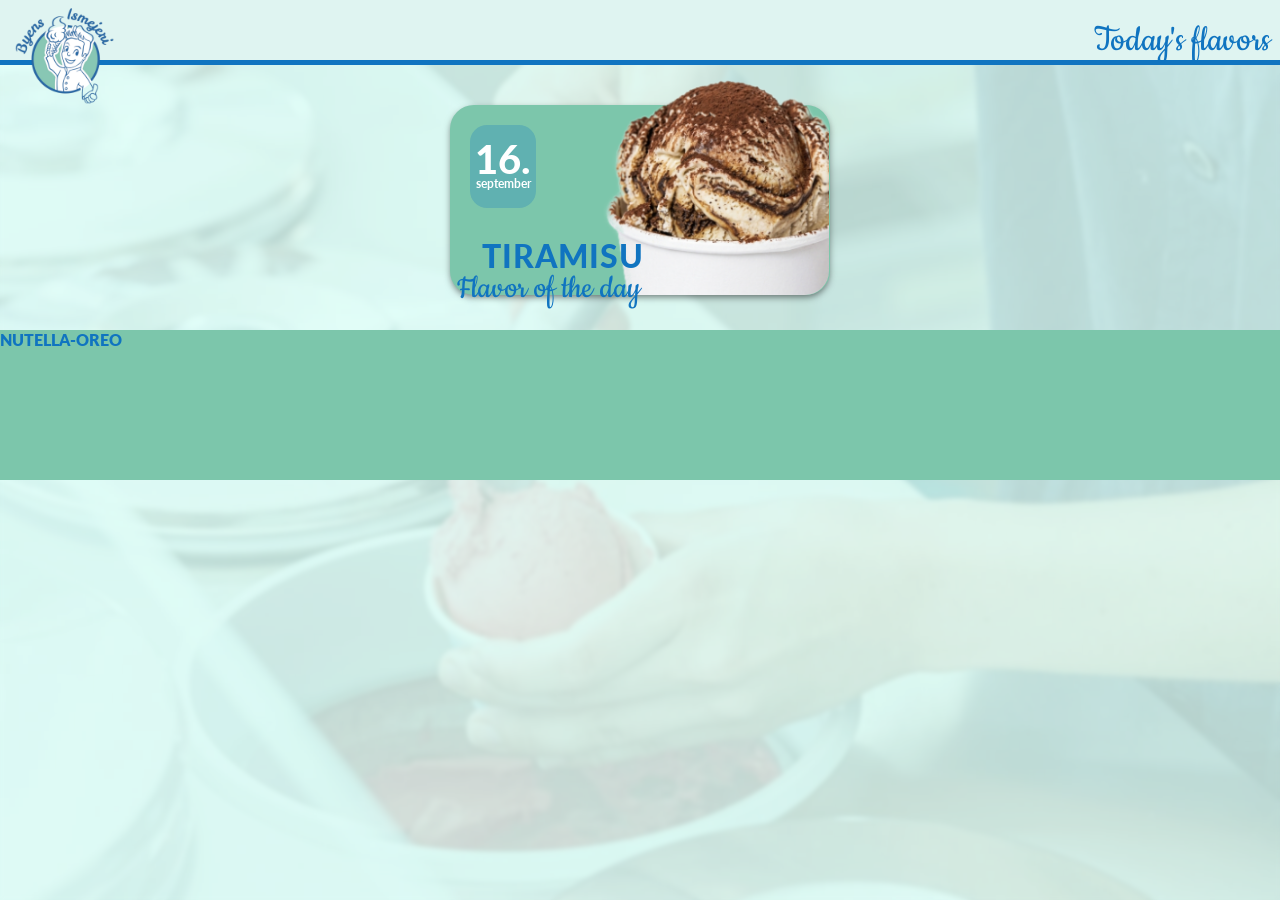
==== index.html @ b41d834c "tiramisu picture" ====
<!DOCTYPE html>
<html lang="en">

<head>
    <!-- Meta Data -->
    <meta charset="UTF-8">
    <meta name="viewport" content="width=device-width, initial-scale=1.0">

    <!-- CSS Link -->
    <link rel="stylesheet" href="style.css">

    <!-- Title & Favicon -->
    <title>Byens Ismejeri | Flavors of the Day</title>
    <link rel="icon" type="image/png" href="assets/favicon.png">
    <link rel="preconnect" href="https://fonts.googleapis.com">
    <link rel="preconnect" href="https://fonts.gstatic.com" crossorigin>
    <link
        href="https://fonts.googleapis.com/css2?family=Lato:ital,wght@0,100;0,300;0,400;0,700;0,900;1,100;1,300;1,400;1,700;1,900&family=Oswald:wght@200..700&family=Playfair+Display:ital,wght@0,400..900;1,400..900&display=swap"
        rel="stylesheet">
    <link rel="preconnect" href="https://fonts.googleapis.com">
    <link rel="preconnect" href="https://fonts.gstatic.com" crossorigin>
    <link
        href="https://fonts.googleapis.com/css2?family=Cookie&family=Lato:ital,wght@0,100;0,300;0,400;0,700;0,900;1,100;1,300;1,400;1,700;1,900&family=Oswald:wght@200..700&family=Playfair+Display:ital,wght@0,400..900;1,400..900&display=swap"
        rel="stylesheet">
</head>

<body>
    <header>
        <div id="header-wrapper">
            <img src="/assets/favicon.png">
            <h1>Today's flavors</h1>
        </div>
    </header>
    <section>

        <div id="big-container">
            <div class="image-wrapper">
                <div class="overflow-wrapper">
                    <img src="/assets/img/ic_tiramisu.png">
                </div>
            </div>
            
            <div id="column-wrapper">
                <div id="small-container">
                    <p id="month1">16.</p>
                    <p id="month2">september</p>
                </div>
                <p id="dayflavor">TIRAMISU</p>
                <p id="subt">Flavor of the day</p>
            </div>
        </div>

        <div id="card-container">
            <div id="card">
                <p>NUTELLA-OREO</p>
            </div>
        </div>
    </section>
</body>

</html>
---- style.css ----
* {
    margin: 0;
    padding: 0;
}

body {
    background-image: url("/assets/bkg_image.png");
    background-size: cover;
    background-position: center;
    background-repeat: no-repeat;
    height: 100vh;
    width: 100vw;
    backdrop-filter: blur(2px);
}


header {
    background-color: #DFF4F1;
    max-height: 60px;
    border-bottom: #1074C0 solid;
    border-width: 5px;
}

#header-wrapper {
    display: flex;
    flex-direction: row;
    justify-content: space-between;
    align-items: center;
    overflow: none;
    background-color: transparent;
    width: max-content -100;
    padding-left: 10px;
    padding-right: 10px;
}

h1 {
    color: #1074C0;
    font-family: Cookie;
    font-weight: lighter;
    font-size: 35px;
    margin-bottom: 30px;
}

img {
    width: 100px;
    margin: 5px;
}

@media screen and (min-width:600px) {
    .wrapper {
        width: max-content - 100px;
        padding-left: 50px;
        padding-right: 50px;
    }

    h1 {
        font-size: 40px;
    }
}

#big-container {
    display: flex;
    flex-direction: row-reverse;
    border-radius: 24px;
    width: 340px;
    height: 150px;
    padding: 20px;
    box-shadow: 0px 3px 7px -1px rgba(0, 0, 0, 0.52);
    margin: 0 auto;
    margin-top: 40px;
    margin-bottom: 35px;
    background-color: #7CC6AB;
}

.column-wrapper {
    display: flex;
    flex-direction: column;
}

.image-wrapper {
    display: flex;
    width: auto;
    position: relative;
    width: 200px;
    height: 220px;
    right: -20px;
    top: -50px;
}

.overflow-wrapper {
    position: absolute;
    inset: 0;
    overflow: hidden;
    border-radius: 24px 24px 24px 0px;
    width: 250px;
    left: -85px;
}
.overflow-wrapper img {
    position: absolute;
    width: 450px;
    top: -100px;
    right: -130px;
}

#dayflavor {
    font-family: lato;
    color: #1074C0;
    font-weight: 850;
    font-size: xx-large;
    margin-left: 12px;
    letter-spacing: 1px;
    position: relative;
    top: 28px;
}

#subt {
    color: #1074C0;
    font-family: Cookie;
    font-weight: lighter;
    font-size: 36px;
    position: relative;
    top: 22px;
    right: 13px;
    width: 130%;
}

#month1 {
    color: white;
    font-family: lato;
    font-size: 40px;
    font-weight: 900;
}

#month2 {
    color: white;
    font-family: lato;
    font-size: 12px;
    font-weight: bolder;
    position: relative;
    bottom: 7px;
}

#small-container {
    display: flex;
    flex-direction: column;
    background-color: #60B1B1;
    width: fit-content;
    text-align: center;
    padding: 10px 5px;
    border-radius: 17px;
}

#card.container {
    display: flex;
    flex-direction: column;
    border-radius: 24px;
    width: 340px;
    height: 150px;
    padding: 20px;
    box-shadow: 0px 3px 7px -1px rgba(0, 0, 0, 0.52);
    margin: 0 auto;
    margin-top: 40px;
    background-color: #7CC6AB;
}

#card {
    height: 150px;
    width: auto;
    background-color: #7CC6AB;
}

p {
    font-family: lato;
    color: #1074C0;
    font-weight: 710;
}
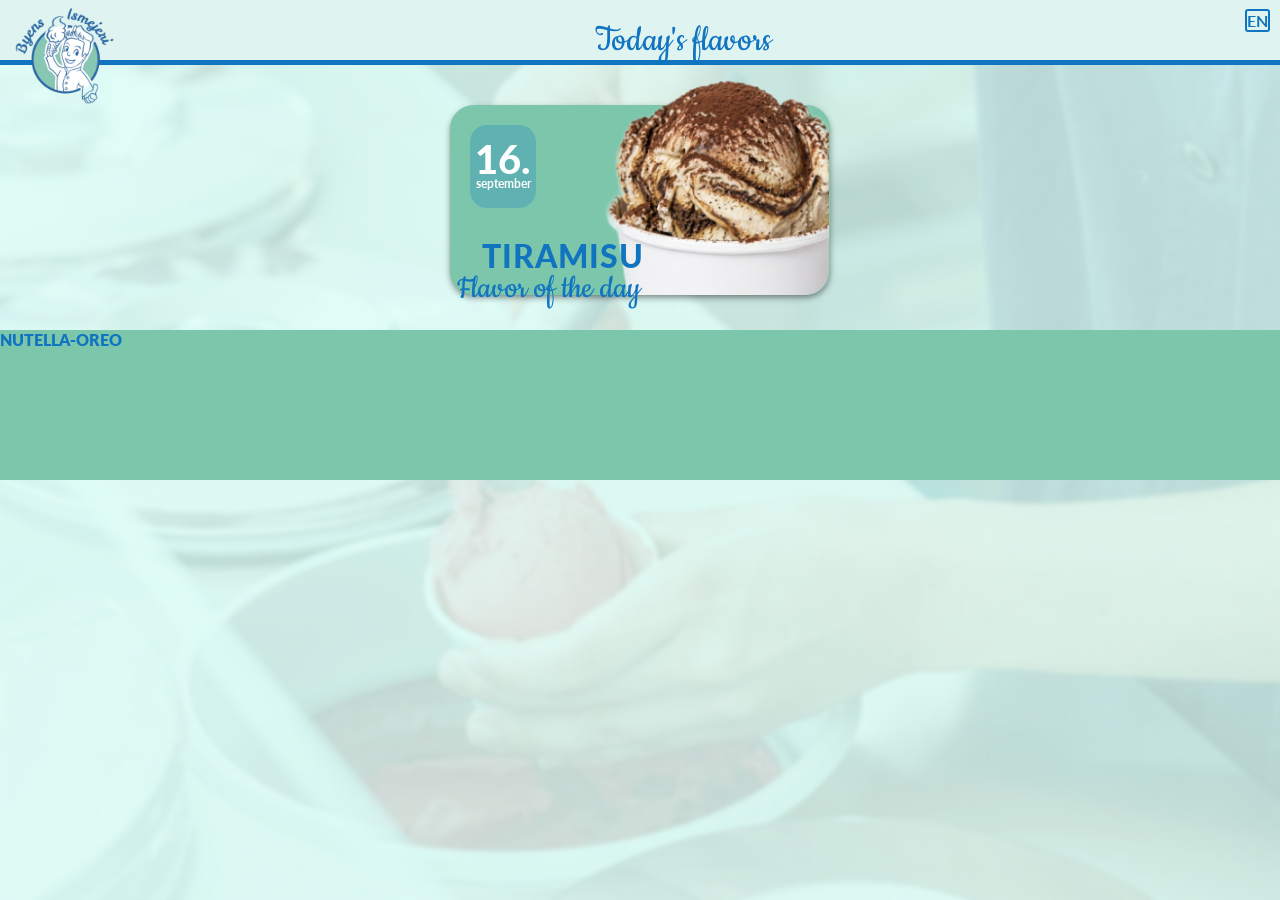
==== commit fafbf51a: "language" ====
--- a/index.html
+++ b/index.html
@@ -29,6 +29,7 @@
         <div id="header-wrapper">
             <img src="/assets/favicon.png">
             <h1>Today's flavors</h1>
+            <p id="language">EN</p>
         </div>
     </header>
     <section>
--- a/style.css
+++ b/style.css
@@ -37,13 +37,23 @@
     color: #1074C0;
     font-family: Cookie;
     font-weight: lighter;
-    font-size: 35px;
+    font-size: 40px;
     margin-bottom: 30px;
 }
 
 img {
     width: 100px;
     margin: 5px;
+}
+#language{
+    color:#1074C0;
+    font-family: lato;
+    font-weight: bolder;
+    margin-bottom: 70px;
+    border-radius: 3px;
+    border-color: #1074C0;
+    border-style: solid;
+    border-width: 2px;
 }
 
 @media screen and (min-width:600px) {
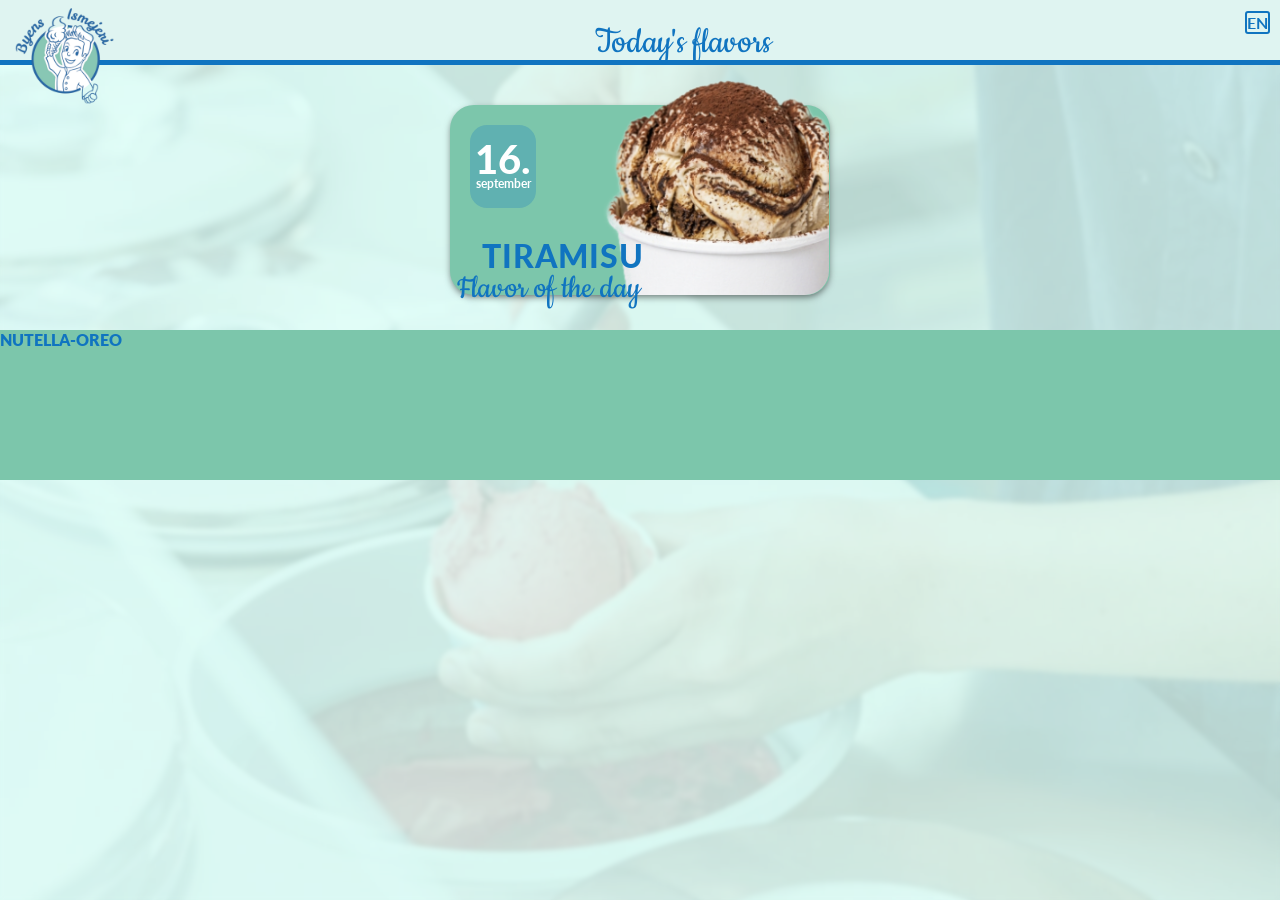
==== commit f66edc36: "link to main page" ====
--- a/index.html
+++ b/index.html
@@ -27,7 +27,7 @@
 <body>
     <header>
         <div id="header-wrapper">
-            <img src="/assets/favicon.png">
+            <a href="https://byensismejeri.dk" target="_blank"><img src="/assets/favicon.png"></a>
             <h1>Today's flavors</h1>
             <p id="language">EN</p>
         </div>
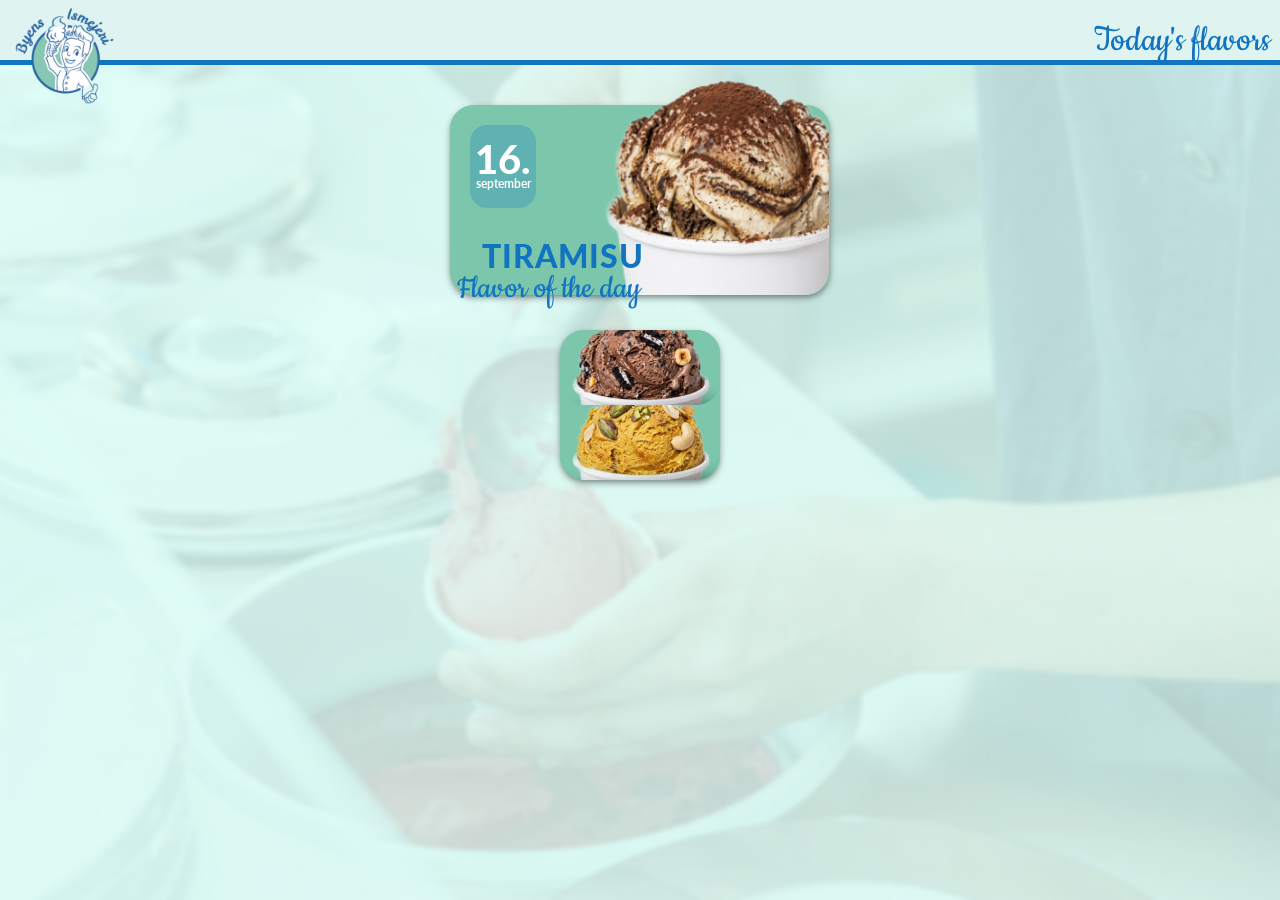
==== commit 445eb6f0: "yipee" ====
--- a/index.html
+++ b/index.html
@@ -27,9 +27,8 @@
 <body>
     <header>
         <div id="header-wrapper">
-            <a href="https://byensismejeri.dk" target="_blank"><img src="/assets/favicon.png"></a>
+            <img src="/assets/favicon.png">
             <h1>Today's flavors</h1>
-            <p id="language">EN</p>
         </div>
     </header>
     <section>
@@ -53,7 +52,12 @@
 
         <div id="card-container">
             <div id="card">
-                <p>NUTELLA-OREO</p>
+                <img id="card-img" src="/assets/img/ic_nutellaorea.png">
+                   <div id="card-text"><p>NUTELLA-OREO</p></div>
+            </div>
+            <div id="card">
+                <img id="card-img" src="/assets/img/ic_angelhair.png">
+                   <div id="card-text"><p>ANGEL HAIR</p></div>
             </div>
         </div>
     </section>
--- a/style.css
+++ b/style.css
@@ -37,23 +37,13 @@
     color: #1074C0;
     font-family: Cookie;
     font-weight: lighter;
-    font-size: 40px;
+    font-size: 35px;
     margin-bottom: 30px;
 }
 
 img {
     width: 100px;
     margin: 5px;
-}
-#language{
-    color:#1074C0;
-    font-family: lato;
-    font-weight: bolder;
-    margin-bottom: 70px;
-    border-radius: 3px;
-    border-color: #1074C0;
-    border-style: solid;
-    border-width: 2px;
 }
 
 @media screen and (min-width:600px) {
@@ -160,27 +150,54 @@
     border-radius: 17px;
 }
 
-#card.container {
+#card-container {
     display: flex;
     flex-direction: column;
     border-radius: 24px;
-    width: 340px;
+    width: fit-content;
     height: 150px;
-    padding: 20px;
+    padding: 20x;
     box-shadow: 0px 3px 7px -1px rgba(0, 0, 0, 0.52);
     margin: 0 auto;
-    margin-top: 40px;
     background-color: #7CC6AB;
 }
 
 #card {
-    height: 150px;
-    width: auto;
-    background-color: #7CC6AB;
+    height: 100%;
+    width: 160px;
+    border-radius: 24px;
+    background-color: #7CC6AB;
+    z-index: 1;
+    overflow: hidden;
 }
 
 p {
     font-family: lato;
     color: #1074C0;
     font-weight: 710;
+    font-size: large;
+}
+
+#card-img {
+    width: 250px;
+    height: 250px;
+    position: relative;
+    right: 49px;
+    bottom: 80px;
+    z-index: 0;
+    overflow: visible;
+}
+
+#card-text {
+    position: relative;
+    bottom: 180px;
+    background-color: #7CC6AB;
+    transform: rotate(-5deg);
+    text-align: center;
+    font-size: 15px;
+    padding: 12px;
+    box-shadow: -3px -13px 18px -9px rgba(0, 0, 0, 0.53);
+    width: 165px;
+    padding-bottom: 35px;
+    right: 15px;
 }
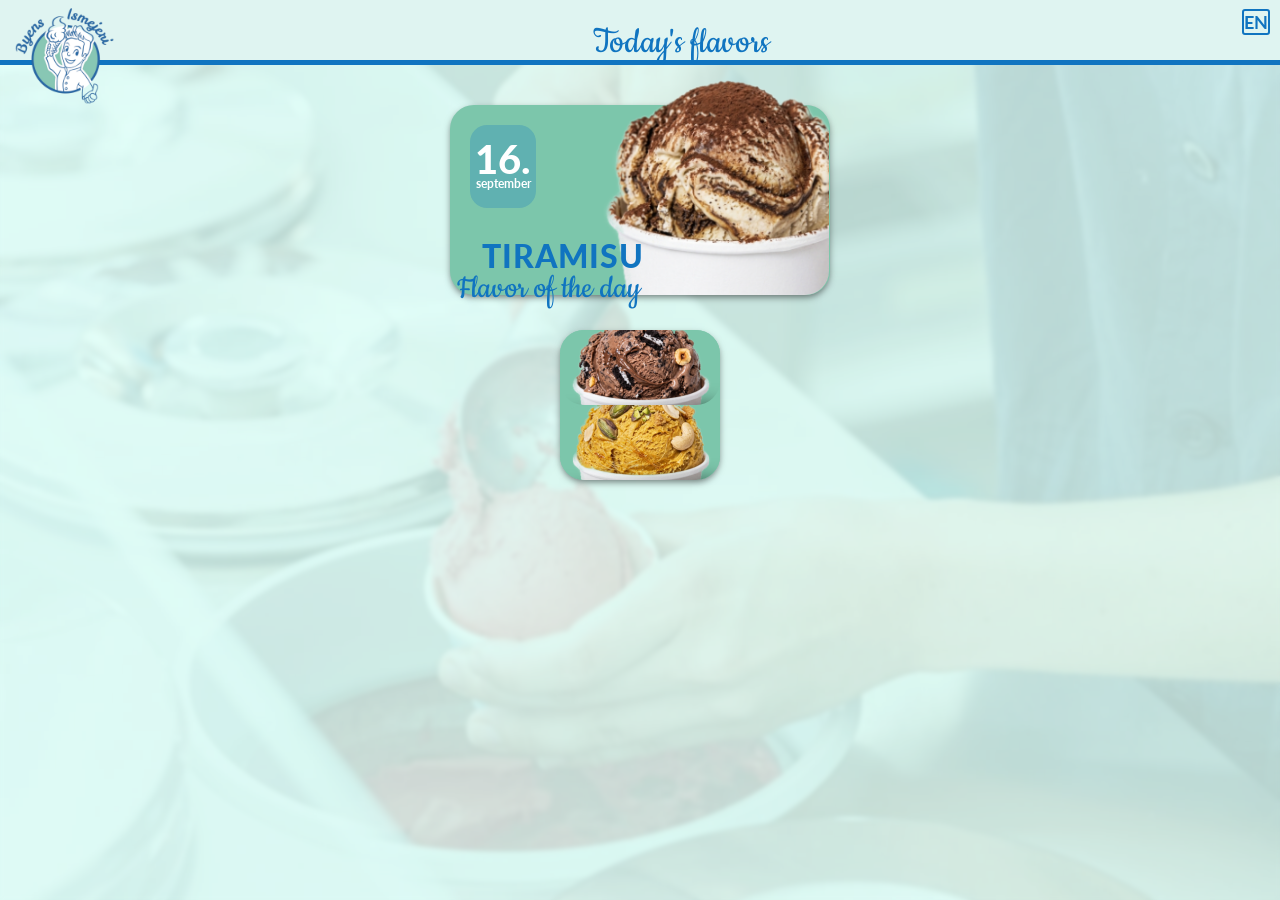
==== commit 2fdd166d: "Merge branch 'main' of https://github.com/eaa26make/sprint-project-dim-minds" ====
--- a/index.html
+++ b/index.html
@@ -27,8 +27,9 @@
 <body>
     <header>
         <div id="header-wrapper">
-            <img src="/assets/favicon.png">
+            <a href="https://byensismejeri.dk" target="_blank"><img src="/assets/favicon.png"></a>
             <h1>Today's flavors</h1>
+            <p id="language">EN</p>
         </div>
     </header>
     <section>
--- a/style.css
+++ b/style.css
@@ -37,13 +37,23 @@
     color: #1074C0;
     font-family: Cookie;
     font-weight: lighter;
-    font-size: 35px;
+    font-size: 40px;
     margin-bottom: 30px;
 }
 
 img {
     width: 100px;
     margin: 5px;
+}
+#language{
+    color:#1074C0;
+    font-family: lato;
+    font-weight: bolder;
+    margin-bottom: 70px;
+    border-radius: 3px;
+    border-color: #1074C0;
+    border-style: solid;
+    border-width: 2px;
 }
 
 @media screen and (min-width:600px) {
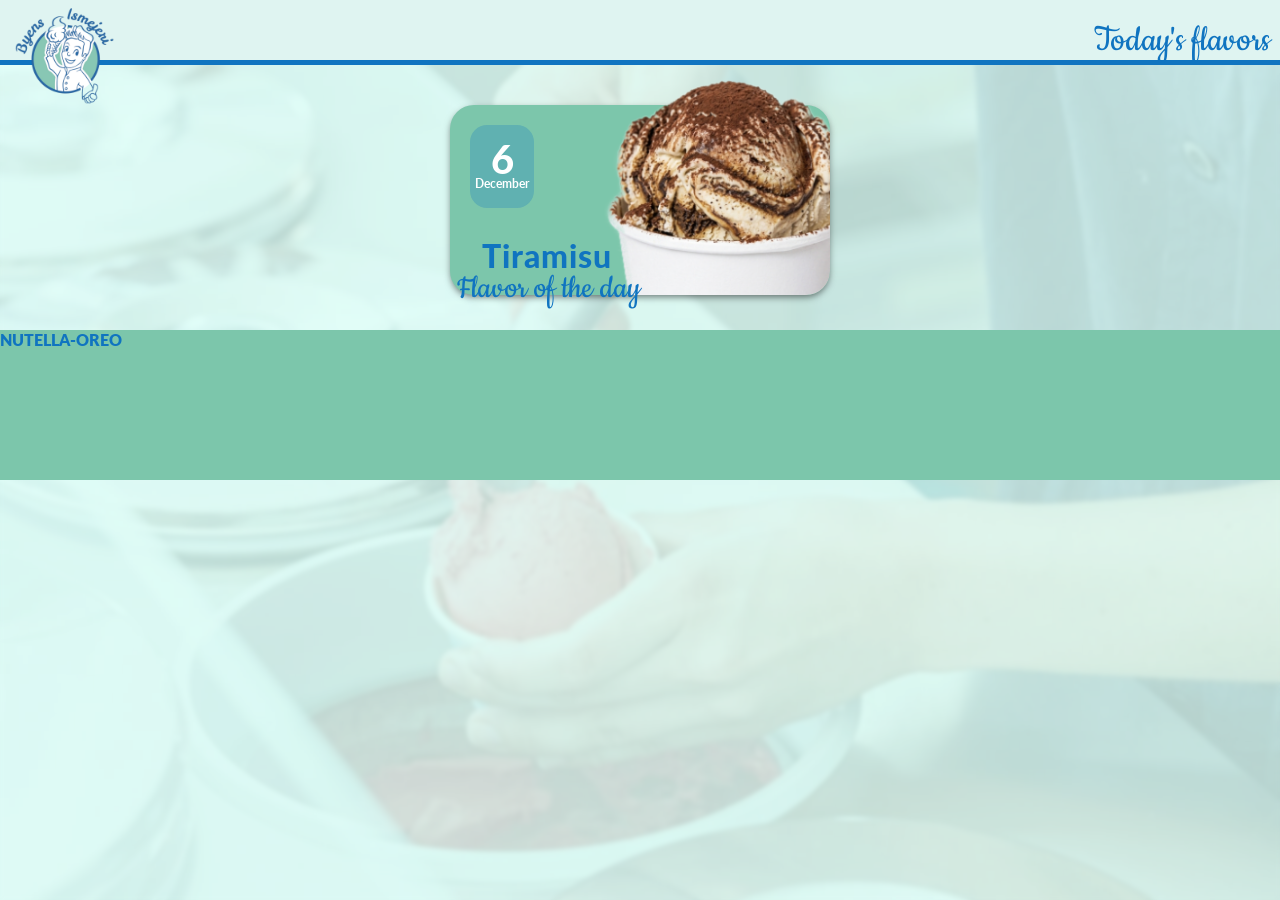
==== commit cb5d3675: "add-modal" ====
--- a/index.html
+++ b/index.html
@@ -27,9 +27,8 @@
 <body>
     <header>
         <div id="header-wrapper">
-            <a href="https://byensismejeri.dk" target="_blank"><img src="/assets/favicon.png"></a>
+            <img src="/assets/favicon.png">
             <h1>Today's flavors</h1>
-            <p id="language">EN</p>
         </div>
     </header>
     <section>
@@ -37,31 +36,63 @@
         <div id="big-container">
             <div class="image-wrapper">
                 <div class="overflow-wrapper">
-                    <img src="/assets/img/ic_tiramisu.png">
+                    <img id="dayflavor-img" src="" alt="Flavor of the day">
                 </div>
             </div>
             
             <div id="column-wrapper">
                 <div id="small-container">
-                    <p id="month1">16.</p>
-                    <p id="month2">september</p>
+                    <p id="month1"></p>
+                    <p id="month2"></p>
                 </div>
-                <p id="dayflavor">TIRAMISU</p>
+                <p id="dayflavor"></p>
                 <p id="subt">Flavor of the day</p>
             </div>
         </div>
 
         <div id="card-container">
             <div id="card">
-                <img id="card-img" src="/assets/img/ic_nutellaorea.png">
-                   <div id="card-text"><p>NUTELLA-OREO</p></div>
-            </div>
-            <div id="card">
-                <img id="card-img" src="/assets/img/ic_angelhair.png">
-                   <div id="card-text"><p>ANGEL HAIR</p></div>
+                <p>NUTELLA-OREO</p>
             </div>
         </div>
     </section>
+
+    <div id="modal-overlay" class="modal-overlay hidden">
+    <div class="modal-card">
+        <div class="modal-slant-wrapper">
+            <div class="modal-slant"></div>
+        </div>
+
+        <button id="close-btn">
+            <svg viewBox="0 0 24 24">
+                <path d="M4 14 L12 14 L12 22 M14 4 L14 12 L22 12" />
+            </svg>
+        </button>
+
+        <img id="modal-img" src="" alt="Ice cream image">
+        
+        <div class="modal-content">
+            <h2 id="modal-title"></h2>
+            
+            <div class="info-grid">
+                <div class="info-box">
+                    <h3>Allergens</h3>
+                    <ul id="modal-allergens">
+
+                    </ul>
+                </div>
+                
+                <div class="info-box">
+                    <h3>Traces</h3>
+                    <ul id="modal-traces">
+
+                    </ul>
+                </div>
+            </div>
+        </div>
+    </div>
+</div>
+
+    <script src="cards.js"></script>
 </body>
-
 </html>
--- a/style.css
+++ b/style.css
@@ -37,23 +37,13 @@
     color: #1074C0;
     font-family: Cookie;
     font-weight: lighter;
-    font-size: 40px;
+    font-size: 35px;
     margin-bottom: 30px;
 }
 
 img {
     width: 100px;
     margin: 5px;
-}
-#language{
-    color:#1074C0;
-    font-family: lato;
-    font-weight: bolder;
-    margin-bottom: 70px;
-    border-radius: 3px;
-    border-color: #1074C0;
-    border-style: solid;
-    border-width: 2px;
 }
 
 @media screen and (min-width:600px) {
@@ -103,8 +93,9 @@
     overflow: hidden;
     border-radius: 24px 24px 24px 0px;
     width: 250px;
-    left: -85px;
-}
+    left: -73px;
+}
+
 .overflow-wrapper img {
     position: absolute;
     width: 450px;
@@ -160,54 +151,174 @@
     border-radius: 17px;
 }
 
-#card-container {
+#card.container {
     display: flex;
     flex-direction: column;
     border-radius: 24px;
-    width: fit-content;
+    width: 340px;
     height: 150px;
-    padding: 20x;
+    padding: 20px;
     box-shadow: 0px 3px 7px -1px rgba(0, 0, 0, 0.52);
     margin: 0 auto;
+    margin-top: 40px;
     background-color: #7CC6AB;
 }
 
 #card {
-    height: 100%;
-    width: 160px;
-    border-radius: 24px;
+    height: 150px;
+    width: auto;
     background-color: #7CC6AB;
-    z-index: 1;
-    overflow: hidden;
 }
 
 p {
     font-family: lato;
     color: #1074C0;
     font-weight: 710;
-    font-size: large;
-}
-
-#card-img {
-    width: 250px;
-    height: 250px;
-    position: relative;
-    right: 49px;
-    bottom: 80px;
-    z-index: 0;
-    overflow: visible;
-}
-
-#card-text {
-    position: relative;
-    bottom: 180px;
-    background-color: #7CC6AB;
-    transform: rotate(-5deg);
+}
+
+/* ! Modal */
+.modal-overlay {
+    position: fixed;
+    top: 0;
+    left: 0;
+    width: 100vw;
+    height: 100vh;
+    background: rgba(0, 0, 0, 0.6);
+    display: flex;
+    align-items: center;
+    justify-content: center;
+    font-family: 'Nunito', sans-serif;
+}
+
+.hidden {
+    display: none;
+}
+
+.modal-card {
+    position: relative;
+    width: 350px;
+    background-color: #6ccda3;
+    border-radius: 32px;
+    box-shadow: 0 25px 45px rgba(0, 0, 0, 0.15);
+    padding: 160px 30px 40px;
+    z-index: 1;
+}
+
+.modal-slant-wrapper {
+    position: absolute;
+    top: 130px;
+    bottom: 0;
+    left: 0;
+    width: 100%;
+    z-index: 3;
+    filter: drop-shadow(0 -8px 14px rgba(0, 0, 0, 0.3));
+    pointer-events: none;
+}
+
+.modal-slant {
+    width: 100%;
+    height: 100%;
+    background-color: #79ddb6;
+    border-radius: 0 0 32px 32px;
+    clip-path: polygon(0 15%, 100% 0, 100% 100%, 0 100%);
+}
+
+#modal-img {
+    position: absolute;
+    top: -140px;
+    left: 35%;
+    transform: translateX(-50%);
+    width: 450px;
+    height: auto;
+    z-index: 2;
+    filter: drop-shadow(0 10px 15px rgba(0,0,0,0.2));
+}
+
+#close-btn {
+    position: absolute;
+    top: 30px;
+    right: 30px;
+    width: 40px;
+    height: 40px;
+    background-color: transparent;
+    border: none;
+    cursor: pointer;
+    z-index: 4;
+}
+
+#close-btn svg {
+    stroke: #1472c7;
+    stroke-width: 3;
+    fill: none;
+    stroke-linecap: round;
+}
+
+.modal-content {
+    position: relative;
+    z-index: 4;
+}
+
+#modal-title {
+    font-family: 'Montserrat', sans-serif;
+    font-size: 2.8rem;
+    font-weight: 800;
+    color: #1472c7;
+    margin-bottom: 10px;
+    margin-top: 10px;
+    letter-spacing: -0.5px;
+    text-transform: uppercase;
     text-align: center;
-    font-size: 15px;
-    padding: 12px;
-    box-shadow: -3px -13px 18px -9px rgba(0, 0, 0, 0.53);
-    width: 165px;
-    padding-bottom: 35px;
-    right: 15px;
+}
+
+.info-grid {
+    display: flex;
+    gap: 15px;
+    align-items: flex-start;
+}
+
+.info-box {
+    background-color: rgba(0, 0, 0, 0.08);
+    border-radius: 18px;
+    padding: 20px;
+    flex: 1;
+}
+
+.info-box:first-child {
+    flex: 1.2;
+}
+
+.info-box h3 {
+    color: #1472c7;
+    font-size: 1.15rem;
+    font-weight: 700;
+    margin-bottom: 12px;
+}
+
+.info-box ul {
+    list-style: none;
+    padding: 0;
+    margin: 0;
+}
+
+.info-box li {
+    color: #1472c7;
+    font-size: 1.05rem;
+    font-weight: 500;
+    margin-bottom: 8px;
+    display: flex;
+    align-items: center;
+}
+
+.info-box li::before {
+    content: '';
+    display: inline-block;
+    width: 6px;
+    height: 6px;
+    background-color: #1472c7;
+    border-radius: 50%;
+    margin-right: 10px;
+}
+
+.info-box li:last-child {
+    margin-bottom: 0;
 }
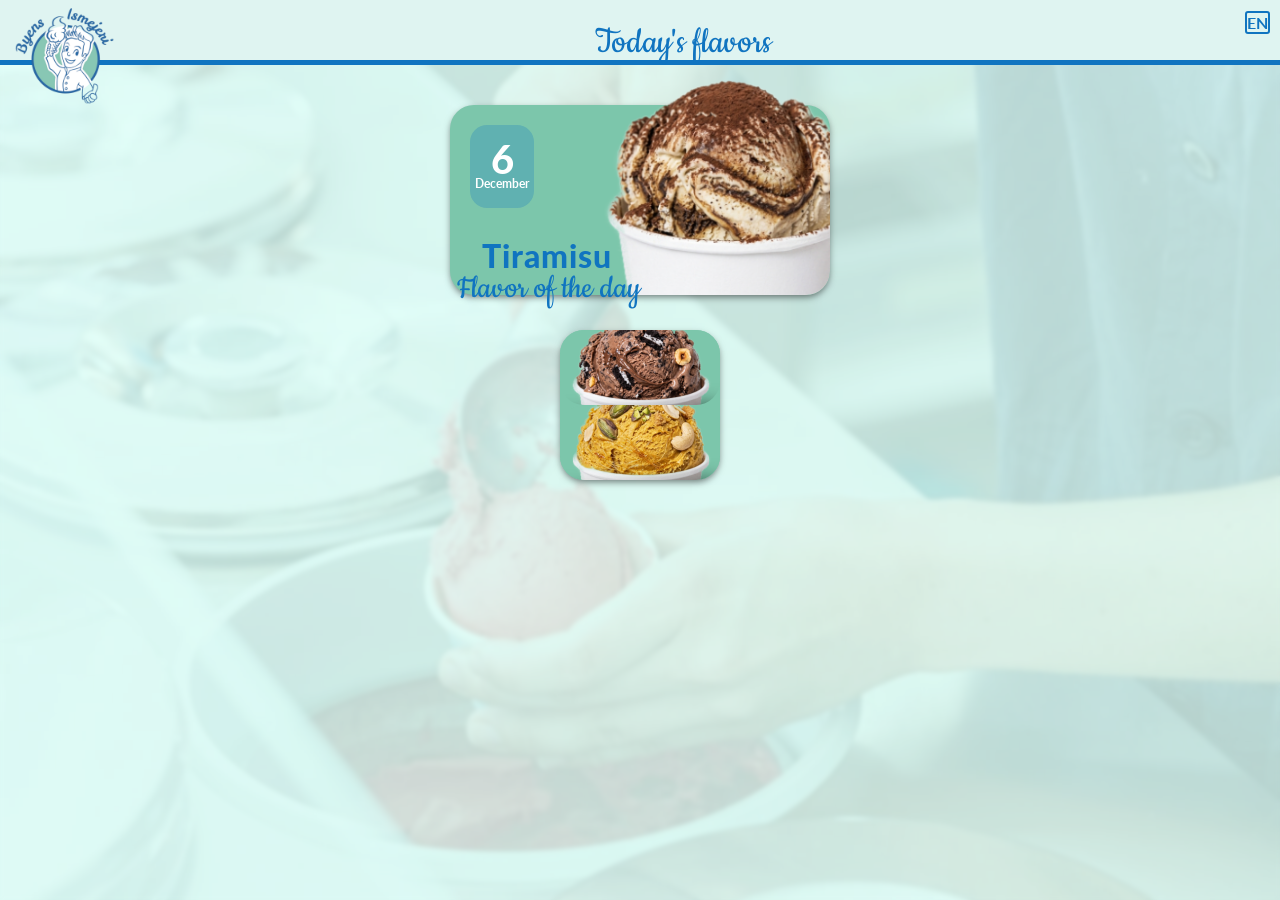
==== commit 2f5818df: "Merge branch 'main' of https://github.com/eaa26make/sprint-project-dim-minds" ====
--- a/index.html
+++ b/index.html
@@ -27,8 +27,9 @@
 <body>
     <header>
         <div id="header-wrapper">
-            <img src="/assets/favicon.png">
+            <a href="https://byensismejeri.dk" target="_blank"><img src="/assets/favicon.png"></a>
             <h1>Today's flavors</h1>
+            <p id="language">EN</p>
         </div>
     </header>
     <section>
@@ -52,7 +53,12 @@
 
         <div id="card-container">
             <div id="card">
-                <p>NUTELLA-OREO</p>
+                <img id="card-img" src="/assets/img/ic_nutellaorea.png">
+                   <div id="card-text"><p>NUTELLA-OREO</p></div>
+            </div>
+            <div id="card">
+                <img id="card-img" src="/assets/img/ic_angelhair.png">
+                   <div id="card-text"><p>ANGEL HAIR</p></div>
             </div>
         </div>
     </section>
--- a/style.css
+++ b/style.css
@@ -37,13 +37,23 @@
     color: #1074C0;
     font-family: Cookie;
     font-weight: lighter;
-    font-size: 35px;
+    font-size: 40px;
     margin-bottom: 30px;
 }
 
 img {
     width: 100px;
     margin: 5px;
+}
+#language{
+    color:#1074C0;
+    font-family: lato;
+    font-weight: bolder;
+    margin-bottom: 70px;
+    border-radius: 3px;
+    border-color: #1074C0;
+    border-style: solid;
+    border-width: 2px;
 }
 
 @media screen and (min-width:600px) {
@@ -151,23 +161,25 @@
     border-radius: 17px;
 }
 
-#card.container {
+#card-container {
     display: flex;
     flex-direction: column;
     border-radius: 24px;
-    width: 340px;
+    width: fit-content;
     height: 150px;
-    padding: 20px;
+    padding: 20x;
     box-shadow: 0px 3px 7px -1px rgba(0, 0, 0, 0.52);
     margin: 0 auto;
-    margin-top: 40px;
     background-color: #7CC6AB;
 }
 
 #card {
-    height: 150px;
-    width: auto;
+    height: 100%;
+    width: 160px;
+    border-radius: 24px;
     background-color: #7CC6AB;
+    z-index: 1;
+    overflow: hidden;
 }
 
 p {
@@ -321,4 +333,29 @@
 
 .info-box li:last-child {
     margin-bottom: 0;
+    font-size: large;
+}
+
+#card-img {
+    width: 250px;
+    height: 250px;
+    position: relative;
+    right: 49px;
+    bottom: 80px;
+    z-index: 0;
+    overflow: visible;
+}
+
+#card-text {
+    position: relative;
+    bottom: 180px;
+    background-color: #7CC6AB;
+    transform: rotate(-5deg);
+    text-align: center;
+    font-size: 15px;
+    padding: 12px;
+    box-shadow: -3px -13px 18px -9px rgba(0, 0, 0, 0.53);
+    width: 165px;
+    padding-bottom: 35px;
+    right: 15px;
 }
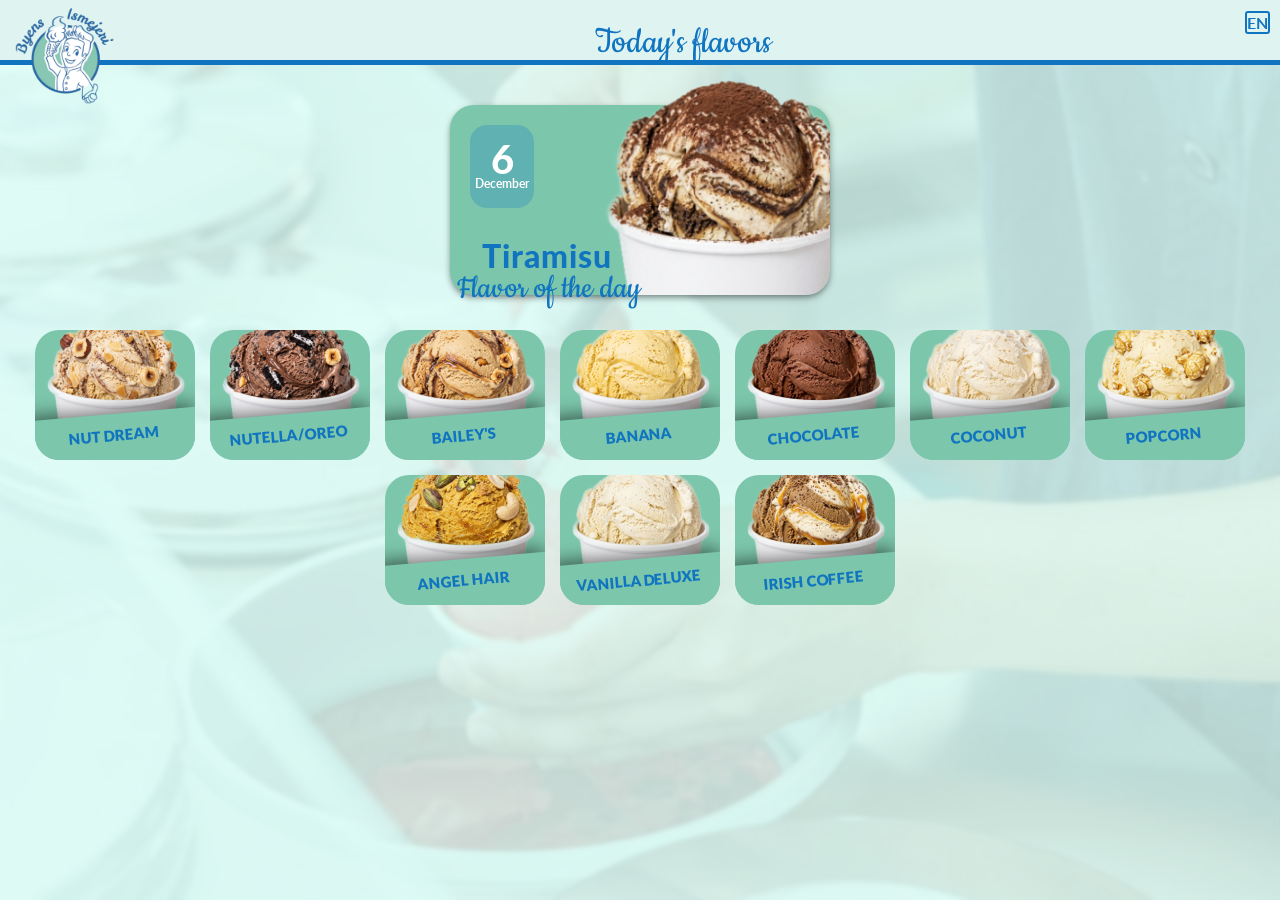
==== commit 3b2c9c7d: "add-generation" ====
--- a/index.html
+++ b/index.html
@@ -40,7 +40,7 @@
                     <img id="dayflavor-img" src="" alt="Flavor of the day">
                 </div>
             </div>
-            
+
             <div id="column-wrapper">
                 <div id="small-container">
                     <p id="month1"></p>
@@ -54,51 +54,56 @@
         <div id="card-container">
             <div id="card">
                 <img id="card-img" src="/assets/img/ic_nutellaorea.png">
-                   <div id="card-text"><p>NUTELLA-OREO</p></div>
+                <div id="card-text">
+                    <p>NUTELLA-OREO</p>
+                </div>
             </div>
             <div id="card">
                 <img id="card-img" src="/assets/img/ic_angelhair.png">
-                   <div id="card-text"><p>ANGEL HAIR</p></div>
+                <div id="card-text">
+                    <p>ANGEL HAIR</p>
+                </div>
             </div>
         </div>
     </section>
 
     <div id="modal-overlay" class="modal-overlay hidden">
-    <div class="modal-card">
-        <div class="modal-slant-wrapper">
-            <div class="modal-slant"></div>
-        </div>
+        <div class="modal-card">
+            <div class="modal-slant-wrapper">
+                <div class="modal-slant"></div>
+            </div>
 
-        <button id="close-btn">
-            <svg viewBox="0 0 24 24">
-                <path d="M4 14 L12 14 L12 22 M14 4 L14 12 L22 12" />
-            </svg>
-        </button>
+            <button id="close-btn">
+                <svg viewBox="0 0 24 24">
+                    <path d="M4 14 L12 14 L12 22 M14 4 L14 12 L22 12" />
+                </svg>
+            </button>
 
-        <img id="modal-img" src="" alt="Ice cream image">
-        
-        <div class="modal-content">
-            <h2 id="modal-title"></h2>
-            
-            <div class="info-grid">
-                <div class="info-box">
-                    <h3>Allergens</h3>
-                    <ul id="modal-allergens">
+            <img id="modal-img" src="" alt="Ice cream image">
 
-                    </ul>
-                </div>
-                
-                <div class="info-box">
-                    <h3>Traces</h3>
-                    <ul id="modal-traces">
+            <div class="modal-content">
+                <h2 id="modal-title"></h2>
 
-                    </ul>
+                <div class="info-grid">
+                    <div class="info-box">
+                        <h3>Allergens</h3>
+                        <ul id="modal-allergens">
+
+                        </ul>
+                    </div>
+
+                    <div class="info-box">
+                        <h3>Traces</h3>
+                        <ul id="modal-traces">
+
+                        </ul>
+                    </div>
                 </div>
             </div>
         </div>
     </div>
-</div>
 
     <script src="cards.js"></script>
 </body>
+
 </html>
--- a/style.css
+++ b/style.css
@@ -45,8 +45,9 @@
     width: 100px;
     margin: 5px;
 }
-#language{
-    color:#1074C0;
+
+#language {
+    color: #1074C0;
     font-family: lato;
     font-weight: bolder;
     margin-bottom: 70px;
@@ -163,23 +164,42 @@
 
 #card-container {
     display: flex;
-    flex-direction: column;
-    border-radius: 24px;
-    width: fit-content;
-    height: 150px;
-    padding: 20x;
-    box-shadow: 0px 3px 7px -1px rgba(0, 0, 0, 0.52);
+    flex-direction: row;
+    flex-wrap: wrap;
+    gap: 15px;
+    justify-content: center;
     margin: 0 auto;
-    background-color: #7CC6AB;
 }
 
 #card {
-    height: 100%;
+    height: 130px;
     width: 160px;
     border-radius: 24px;
     background-color: #7CC6AB;
-    z-index: 1;
     overflow: hidden;
+}
+
+#card-img {
+    width: 250px;
+    height: 250px;
+    position: relative;
+    right: 49px;
+    bottom: 80px;
+}
+
+#card-text {
+    position: relative;
+    bottom: 180px;
+    background-color: #7CC6AB;
+    transform: rotate(-5deg);
+    text-align: center;
+    text-transform: uppercase;
+    font-size: 15px;
+    padding: 12px;
+    box-shadow: -3px -13px 18px -9px rgba(0, 0, 0, 0.53);
+    width: 165px;
+    padding-bottom: 35px;
+    right: 15px;
 }
 
 p {
@@ -243,7 +263,7 @@
     width: 450px;
     height: auto;
     z-index: 2;
-    filter: drop-shadow(0 10px 15px rgba(0,0,0,0.2));
+    filter: drop-shadow(0 10px 15px rgba(0, 0, 0, 0.2));
 }
 
 #close-btn {
@@ -334,28 +354,4 @@
 .info-box li:last-child {
     margin-bottom: 0;
     font-size: large;
-}
-
-#card-img {
-    width: 250px;
-    height: 250px;
-    position: relative;
-    right: 49px;
-    bottom: 80px;
-    z-index: 0;
-    overflow: visible;
-}
-
-#card-text {
-    position: relative;
-    bottom: 180px;
-    background-color: #7CC6AB;
-    transform: rotate(-5deg);
-    text-align: center;
-    font-size: 15px;
-    padding: 12px;
-    box-shadow: -3px -13px 18px -9px rgba(0, 0, 0, 0.53);
-    width: 165px;
-    padding-bottom: 35px;
-    right: 15px;
 }
